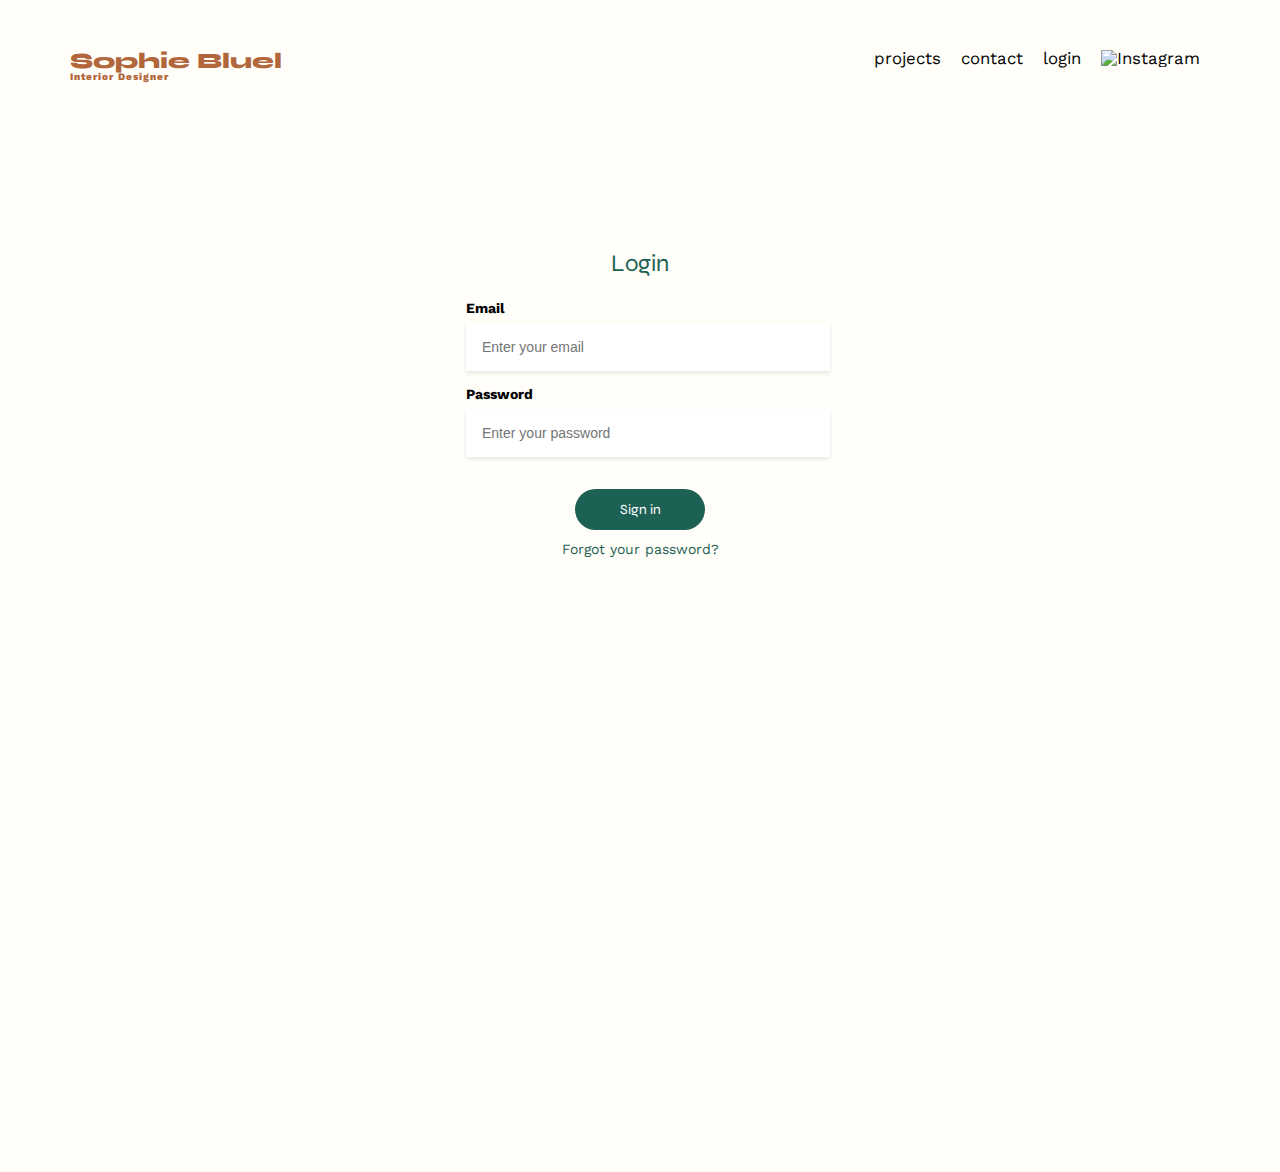
==== FrontEnd/login.html @ 0268aad2 "created and styled login form" ====
<!DOCTYPE html>
<html lang="fr">
	<head>
		<meta charset="UTF-8" />
		<title>Sophie Bluel - Interior Designer</title>
		<meta name="viewport" content="width=device-width, initial-scale=1.0" />
		<link rel="preconnect" href="https://fonts.googleapis.com" />
		<link rel="preconnect" href="https://fonts.gstatic.com" crossorigin />
		<link
			href="https://fonts.googleapis.com/css2?family=Syne:wght@700;800&family=Work+Sans&display=swap"
			rel="stylesheet"
		/>
		<meta name="description" content="" />
		<link rel="stylesheet" href="./assets/style.css" />
	</head>
	<body>
		<header>
			<h1>Sophie Bluel <span>Interior Designer</span></h1>
			<nav>
				<ul>
					<li>projects</li>
					<li>contact</li>
					<li>login</li>
					<li>
						<img
							src="./assets/icons/instagram.png"
							alt="Instagram"
						/>
					</li>
				</ul>
			</nav>
		</header>
		<body class="login-page">
			<div class="login-container">
				<h1>Login</h1>
				<form action="#">
					<label for="email">Email</label>
					<input
						type="email"
						id="email"
						name="email"
						placeholder="Enter your email"
						required
					/>

					<label for="password">Password</label>
					<input
						type="password"
						id="password"
						name="password"
						placeholder="Enter your password"
						required
					/>

					<button type="submit">Sign in</button>
				</form>
				<a href="#" class="forgot-password">Forgot your password?</a>
			</div>
		</body>
	</body>
</html>
---- FrontEnd/assets/style.css ----
/* http://meyerweb.com/eric/tools/css/reset/
   v2.0 | 20110126
   License: none (public domain)
*/

html,
body,
div,
span,
applet,
object,
iframe,
h1,
h2,
h3,
h4,
h5,
h6,
p,
blockquote,
pre,
a,
abbr,
acronym,
address,
big,
cite,
code,
del,
dfn,
em,
img,
ins,
kbd,
q,
s,
samp,
small,
strike,
strong,
sub,
sup,
tt,
var,
b,
u,
i,
center,
dl,
dt,
dd,
ol,
ul,
li,
fieldset,
form,
label,
legend,
table,
caption,
tbody,
tfoot,
thead,
tr,
th,
td,
article,
aside,
canvas,
details,
embed,
figure,
figcaption,
footer,
header,
hgroup,
menu,
nav,
output,
ruby,
section,
summary,
time,
mark,
audio,
video {
	margin: 0;
	padding: 0;
	border: 0;
	font-size: 100%;
	font: inherit;
	vertical-align: baseline;
}
/* HTML5 display-role reset for older browsers */
article,
aside,
details,
figcaption,
figure,
footer,
header,
hgroup,
menu,
nav,
section {
	display: block;
}
body {
	line-height: 1;
}
ol,
ul {
	list-style: none;
}
blockquote,
q {
	quotes: none;
}
blockquote:before,
blockquote:after,
q:before,
q:after {
	content: "";
	content: none;
}
table {
	border-collapse: collapse;
	border-spacing: 0;
}
/** end reset css**/
body {
	background-color: #fffef8;
	/* margin: 0; Removes default margin */
	padding: 0; /* Removes default padding */
	/* width: 100%; */
	height: 100vh; /* Ensures full height */
	max-width: 1140px;
	margin: auto;
	font-family: "Work Sans";
	font-size: 14px;
}
header {
	display: flex;
	justify-content: space-between;
	margin: 50px 0px 150px 0px;
}
section {
	margin: 50px 0;
}

h1 {
	display: flex;
	flex-direction: column;
	font-family: "Syne";
	font-size: 22px;
	font-weight: 800;
	color: #b1663c;
}

h1 > span {
	font-family: "Work Sans";
	font-size: 10px;
	letter-spacing: 0.1em;
}

h2 {
	font-family: "Syne";
	font-weight: 700;
	font-size: 30px;
	color: #1d6154;
}
nav ul {
	display: flex;
	align-items: center;
	list-style-type: none;
}
nav li {
	padding: 0 10px;
	font-size: 1.2em;
}

li:hover {
	color: #b1663c;
}
#introduction {
	display: flex;
	align-items: center;
}
#introduction figure {
	flex: 1;
}
#introduction img {
	display: block;
	margin: auto;
	width: 80%;
}

#introduction article {
	flex: 1;
}
#introduction h2 {
	margin-bottom: 1em;
}

#introduction p {
	margin-bottom: 0.5em;
}
#portfolio h2 {
	text-align: center;
	margin-bottom: 1em;
}

.filter-container {
	display: flex;
	justify-content: center;
	gap: 10px;
	width: 100%;
	margin-top: 30px;
	margin-bottom: 30px;
	padding: 0;
}

.filter-container button {
	padding: 10px;
	font-size: 16px;
	margin: 0;
	border-radius: 60px;
	color: #1d6154;
	min-width: 100px;
	border-color: #1d6154;
}

.category-button {
	font-size: 30px;
	margin: 30px;
	background-color: #fffef8;
	border-color: #1d6154;
	transition: background-color 0.3s ease;
}
.category-button:hover {
	background-color: #1d6154;
	color: #ffffff;
	border: none;
	cursor: pointer;
}
.gallery {
	width: 100%;
	display: grid;
	grid-template-columns: 1fr 1fr 1fr;
	grid-column-gap: 20px;
	grid-row-gap: 20px;
}

.gallery img {
	width: 100%;
}
#contact {
	width: 50%;
	margin: auto;
}
#contact > * {
	text-align: center;
}
#contact h2 {
	margin-bottom: 20px;
}
#contact form {
	text-align: left;
	margin-top: 30px;
	display: flex;
	flex-direction: column;
}

#contact input {
	height: 50px;
	font-size: 1.2em;
	border: none;
	box-shadow: 0px 4px 14px rgba(0, 0, 0, 0.09);
}
#contact label {
	margin: 2em 0 1em 0;
}
#contact textarea {
	border: none;
	box-shadow: 0px 4px 14px rgba(0, 0, 0, 0.09);
}

input[type="submit"] {
	font-family: "Syne";
	font-weight: 700;
	color: white;
	background-color: #1d6154;
	margin: 2em auto;
	width: 180px;
	text-align: center;
	border-radius: 60px;
}

footer nav ul {
	display: flex;
	justify-content: flex-end;
	margin: 2em;
}

/* login page */

.login-container {
	padding: 20px;
	border-radius: 10px;
	text-align: center;
	display: flex;
	flex-direction: column; /* Stack items vertically */
	align-items: center; /* Center horizontally */
	min-height: 100vh; /* Fill the viewport height */
}

.login-container h1 {
	font-size: 24px;
	margin-bottom: 25px;
	color: #1d6154;
	font-weight: 100;
}

.login-container label {
	display: block;
	text-align: left;
	font-weight: bold;
	margin-bottom: 8px;
}

.login-container input {
	width: calc(100% - 16px);
	padding: 16px;
	margin-bottom: 16px;
	border: none;
	font-size: 14px;
	font-family: sans-serif;
	box-shadow: 0 2px 4px rgba(0, 0, 0, 0.1);
}

button {
	min-width: 130px;
	background-color: #1d6154;
	color: white;
	font-weight: lighter;
	font-size: 14px;
	font-family: "Syne";
	padding: 12px;
	border: none;
	border-radius: 25px;
	cursor: pointer;
	margin-top: 1rem;
}
button:hover {
	background-color: #00332e;
}
.forgot-password {
	display: block;
	margin-top: 0.75rem;
	color: #1d6154;
	text-decoration: none;
	font-size: 0.875rem;
}
.forgot-password:hover {
	text-decoration: underline; /* Add underline on hover */
	color: #00332e;
}
.forgot-password:focus {
	text-decoration: underline; /* Keep underline on focus (keyboard navigation) */
}
.forgot-password:active {
	text-decoration: underline; /* Ensure underline stays on click/tap */
}
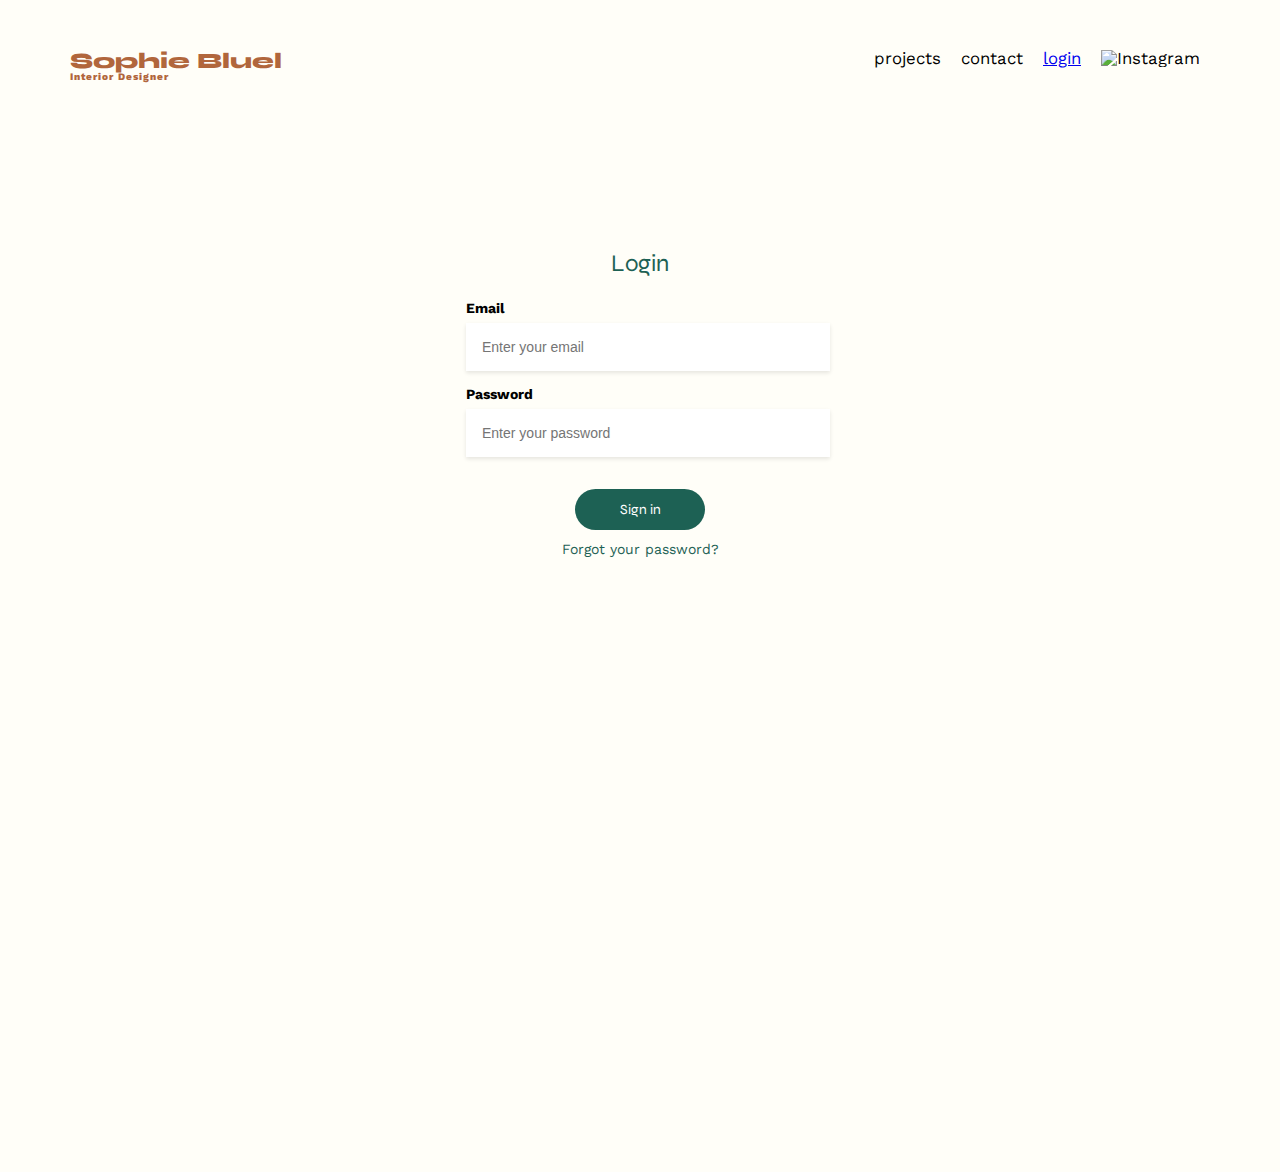
==== commit 8aff7cad: "connected login.html to "login" button" ====
--- a/FrontEnd/login.html
+++ b/FrontEnd/login.html
@@ -20,7 +20,7 @@
 				<ul>
 					<li>projects</li>
 					<li>contact</li>
-					<li>login</li>
+					<li><a href="login.html">login</a></li>
 					<li>
 						<img
 							src="./assets/icons/instagram.png"
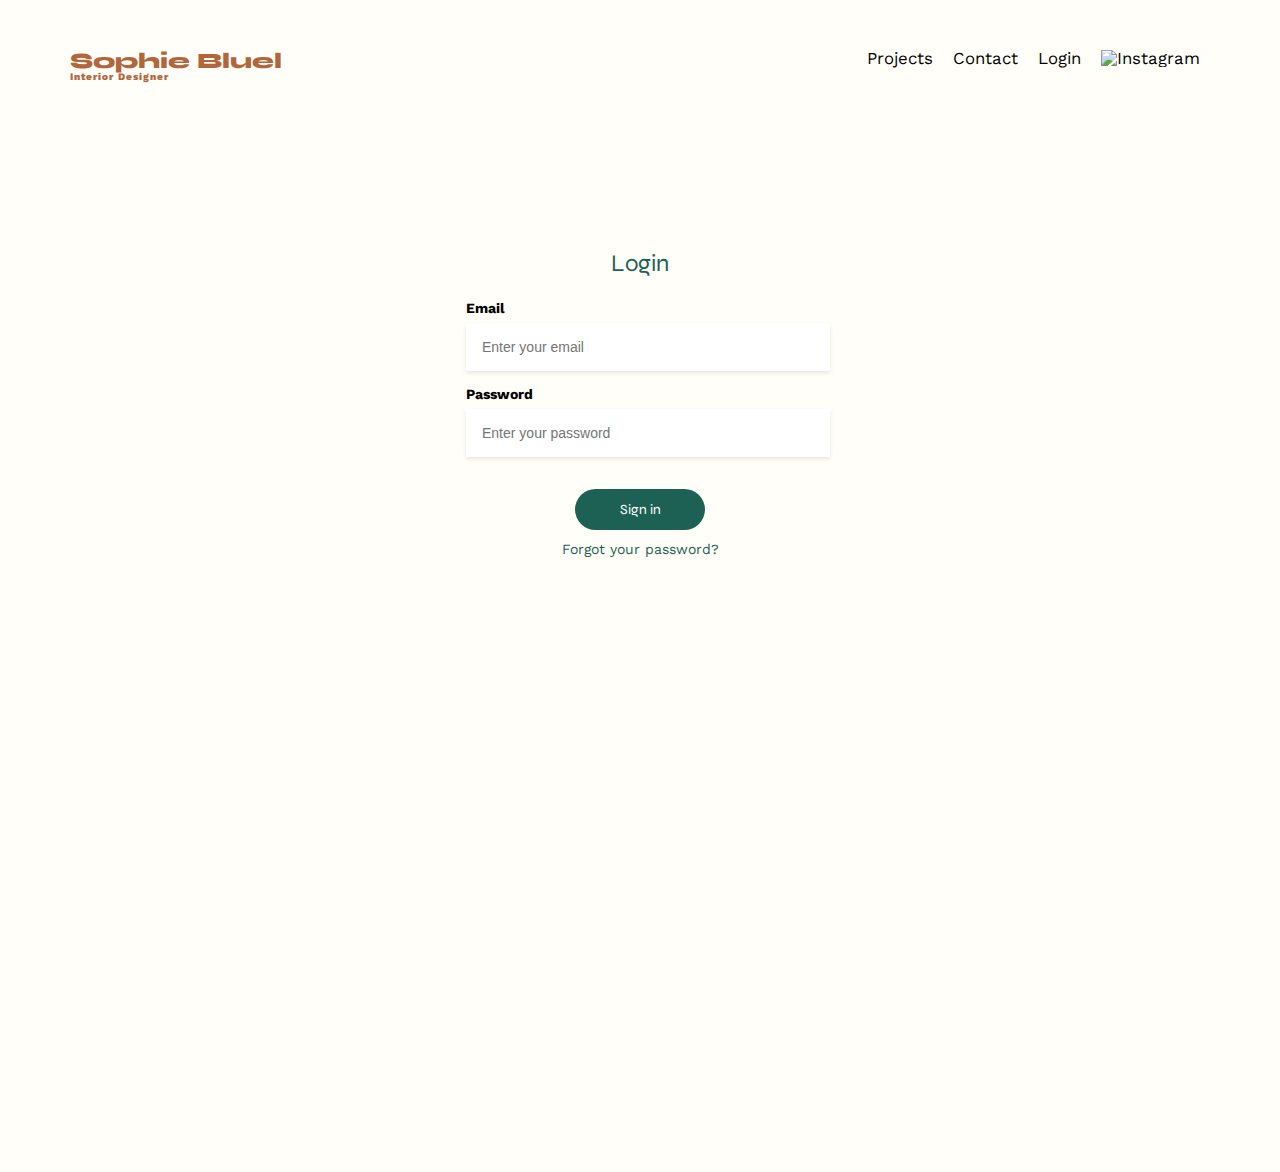
==== commit 76a8afb6: "remove visible hyperlinks and fixed buttons between each page" ====
--- a/FrontEnd/login.html
+++ b/FrontEnd/login.html
@@ -17,10 +17,10 @@
 		<header>
 			<h1>Sophie Bluel <span>Interior Designer</span></h1>
 			<nav>
-				<ul>
-					<li>projects</li>
-					<li>contact</li>
-					<li><a href="login.html">login</a></li>
+				<ul class="header-links">
+					<li><a href="index.html">Projects</a></li>
+					<li>Contact</li>
+					<li><a href="login.html">Login</a></li>
 					<li>
 						<img
 							src="./assets/icons/instagram.png"
@@ -52,7 +52,7 @@
 						required
 					/>
 
-					<button type="submit">Sign in</button>
+					<button class="sign-in" type="submit">Sign in</button>
 				</form>
 				<a href="#" class="forgot-password">Forgot your password?</a>
 			</div>
--- a/FrontEnd/assets/style.css
+++ b/FrontEnd/assets/style.css
@@ -178,9 +178,13 @@
 	padding: 0 10px;
 	font-size: 1.2em;
 }
+nav a {
+	text-decoration: none;
+	color: black;
+}
 
 li:hover {
-	color: #b1663c;
+	color: grey;
 }
 #introduction {
 	display: flex;
@@ -338,7 +342,7 @@
 	box-shadow: 0 2px 4px rgba(0, 0, 0, 0.1);
 }
 
-button {
+.sign-in {
 	min-width: 130px;
 	background-color: #1d6154;
 	color: white;
@@ -351,7 +355,7 @@
 	cursor: pointer;
 	margin-top: 1rem;
 }
-button:hover {
+.sign-in:hover {
 	background-color: #00332e;
 }
 .forgot-password {
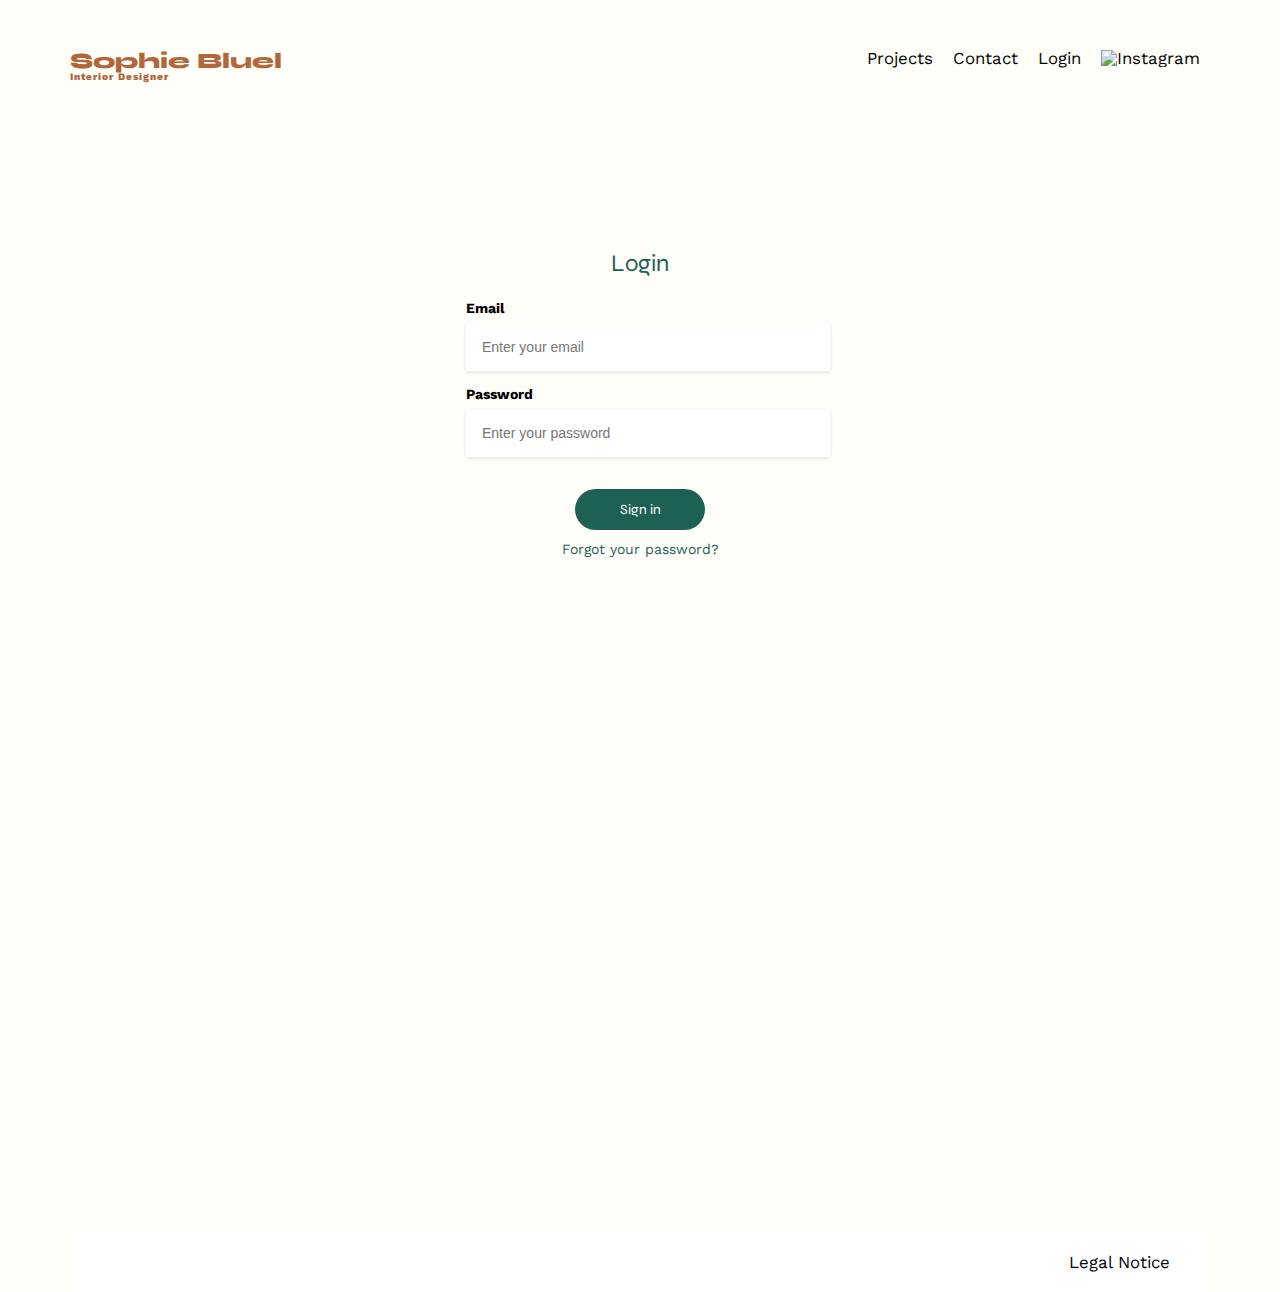
==== commit 9245ed28: "added all button in imdex.js file instead of html" ====
--- a/FrontEnd/login.html
+++ b/FrontEnd/login.html
@@ -14,48 +14,59 @@
 		<link rel="stylesheet" href="./assets/style.css" />
 	</head>
 	<body>
-		<header>
-			<h1>Sophie Bluel <span>Interior Designer</span></h1>
+		<main>
+			<header>
+				<h1>Sophie Bluel <span>Interior Designer</span></h1>
+				<nav>
+					<ul class="header-links">
+						<li><a href="index.html">Projects</a></li>
+						<li>Contact</li>
+						<li><a href="login.html">Login</a></li>
+						<li>
+							<img
+								src="./assets/icons/instagram.png"
+								alt="Instagram"
+							/>
+						</li>
+					</ul>
+				</nav>
+			</header>
+			<body class="login-page">
+				<div class="login-container">
+					<h1>Login</h1>
+					<form action="#">
+						<label for="email">Email</label>
+						<input
+							type="email"
+							id="email"
+							name="email"
+							placeholder="Enter your email"
+							required
+						/>
+
+						<label for="password">Password</label>
+						<input
+							type="password"
+							id="password"
+							name="password"
+							placeholder="Enter your password"
+							required
+						/>
+
+						<button class="sign-in" type="submit">Sign in</button>
+					</form>
+					<a href="#" class="forgot-password"
+						>Forgot your password?</a
+					>
+				</div>
+			</body>
+		</main>
+		<footer>
 			<nav>
-				<ul class="header-links">
-					<li><a href="index.html">Projects</a></li>
-					<li>Contact</li>
-					<li><a href="login.html">Login</a></li>
-					<li>
-						<img
-							src="./assets/icons/instagram.png"
-							alt="Instagram"
-						/>
-					</li>
+				<ul>
+					<li>Legal Notice</li>
 				</ul>
 			</nav>
-		</header>
-		<body class="login-page">
-			<div class="login-container">
-				<h1>Login</h1>
-				<form action="#">
-					<label for="email">Email</label>
-					<input
-						type="email"
-						id="email"
-						name="email"
-						placeholder="Enter your email"
-						required
-					/>
-
-					<label for="password">Password</label>
-					<input
-						type="password"
-						id="password"
-						name="password"
-						placeholder="Enter your password"
-						required
-					/>
-
-					<button class="sign-in" type="submit">Sign in</button>
-				</form>
-				<a href="#" class="forgot-password">Forgot your password?</a>
-			</div>
-		</body>
+		</footer>
 	</body>
 </html>
--- a/FrontEnd/assets/style.css
+++ b/FrontEnd/assets/style.css
@@ -300,10 +300,18 @@
 	border-radius: 60px;
 }
 
+footer {
+	width: 100%;
+	height: 60px;
+	background-color: #ffffff;
+	display: flex;
+	justify-content: flex-end;
+	align-items: center;
+	margin: 60px 0 0;
+}
+
 footer nav ul {
-	display: flex;
-	justify-content: flex-end;
-	margin: 2em;
+	padding-right: 30px;
 }
 
 /* login page */
